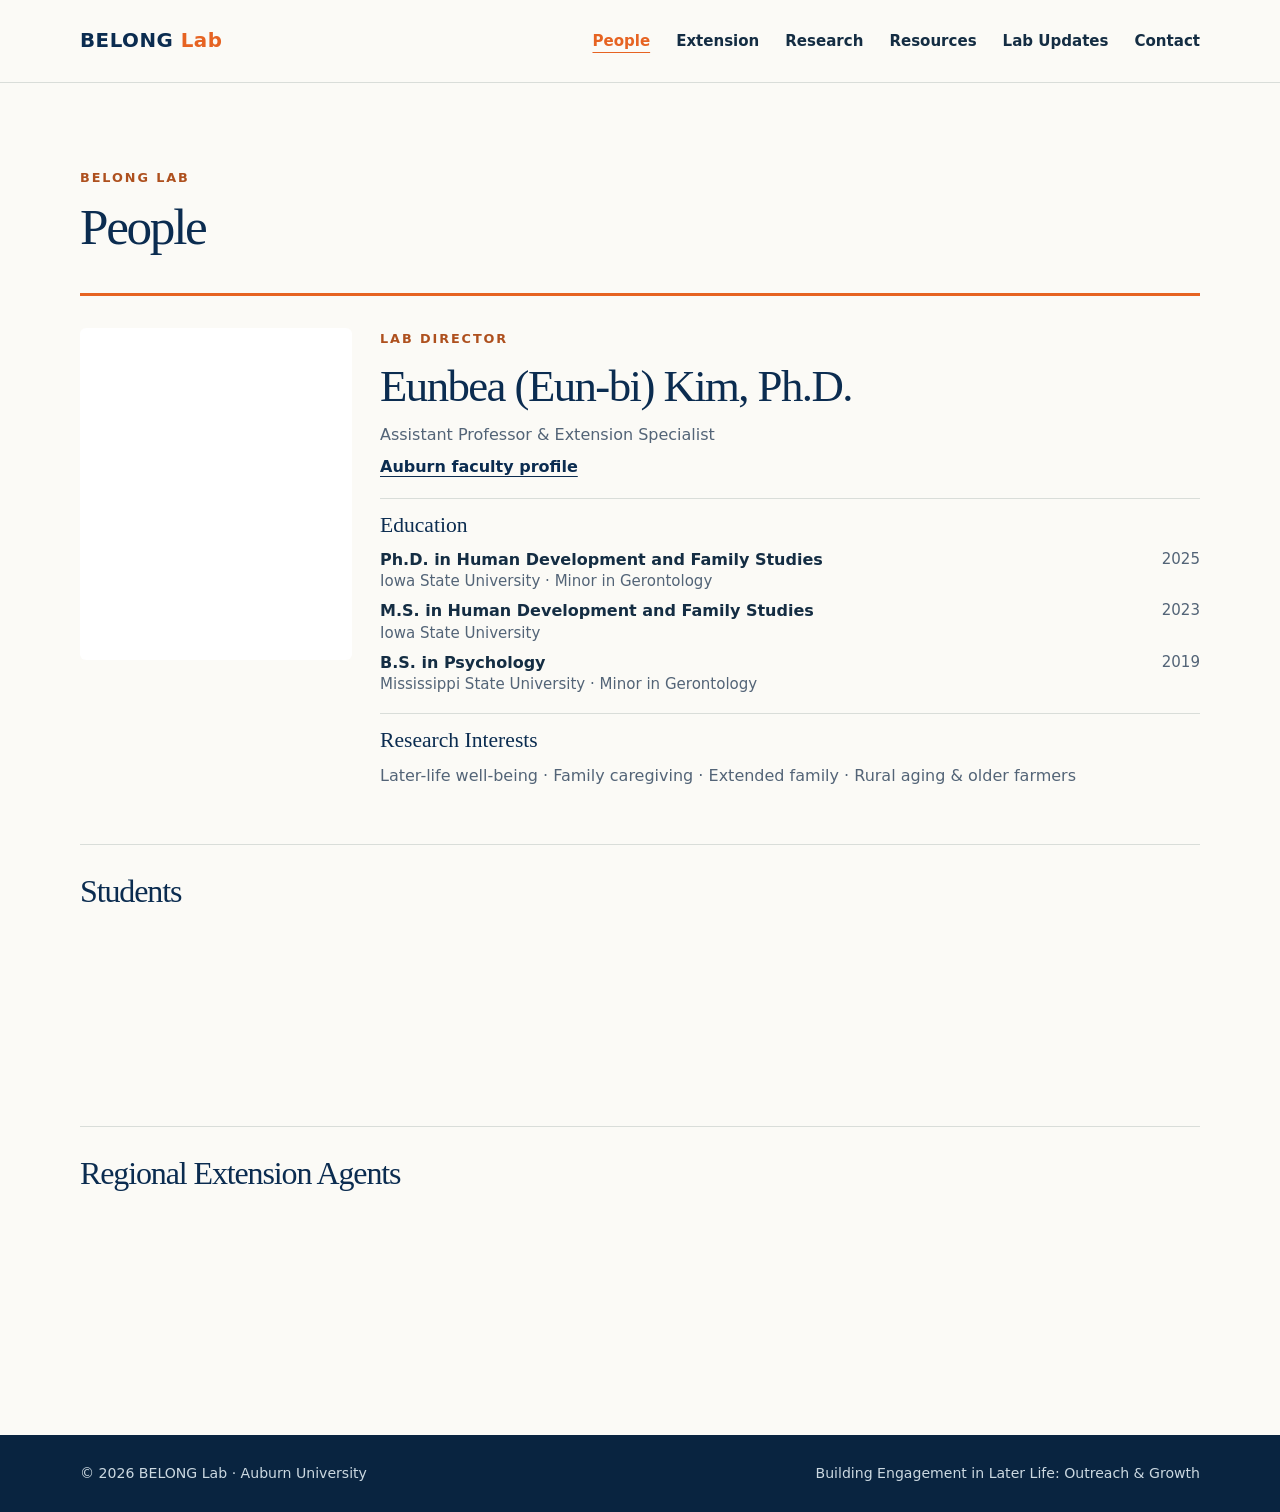
==== people.html @ 5fa22f66 "Add files via upload" ====
<!doctype html>
<html lang="en">
<head>
  <meta charset="utf-8">
  <meta name="viewport" content="width=device-width, initial-scale=1">
  <title>People | BELONG Lab</title>
  <meta name="description" content="BELONG Lab studies engagement, relationships, cognitive health, and well-being in later life, connecting research with community outreach.">
  <link rel="icon" type="image/svg+xml" href="data:image/svg+xml,%3Csvg xmlns='http://www.w3.org/2000/svg' viewBox='0 0 64 64'%3E%3Crect width='64' height='64' rx='18' fill='%230b2c50'/%3E%3Cpath d='M19 14v34c0 7 30 7 30-8 0-15-19-17-30-7' fill='none' stroke='%23ee6b24' stroke-width='7' stroke-linecap='round'/%3E%3Ccircle cx='48' cy='19' r='5' fill='%23a0ae83'/%3E%3C/svg%3E">
  <style>
    :root{--navy:#0b2c50;--ink:#142d43;--orange:#e66322;--cream:#fbfaf6;--sage:#a0ae83;--line:#d9ddd9;--muted:#536477}*{box-sizing:border-box}html{scroll-behavior:smooth}body{margin:0;background:var(--cream);color:var(--ink);font:16px/1.65 system-ui,-apple-system,BlinkMacSystemFont,"Segoe UI",sans-serif}a{color:inherit}a:focus-visible{outline:3px solid var(--orange);outline-offset:4px}.wrap{width:min(1120px,calc(100% - 48px));margin:auto}.top{border-bottom:1px solid var(--line);background:var(--cream)}.top .wrap{display:flex;align-items:center;justify-content:space-between;gap:24px;min-height:82px}.brand{text-decoration:none;font-size:1.24rem;font-weight:800;letter-spacing:.025em;color:var(--navy)}.brand span{color:var(--orange)}nav{display:flex;gap:26px;flex-wrap:wrap}nav a{text-decoration:none;font-size:.94rem;font-weight:650}nav a:hover,.text-link:hover{text-decoration:underline;text-decoration-color:var(--orange);text-underline-offset:5px}.hero{background:linear-gradient(90deg,rgba(5,29,53,.68),rgba(5,29,53,.18)),url("assets/community-background.jpg") center calc(42% + 66px)/cover no-repeat;color:#fff;position:relative;overflow:hidden}.hero .wrap{display:grid;grid-template-columns:1.18fr .82fr;gap:55px;align-items:center;padding:88px 0 92px;position:relative;z-index:1}.extension-identity{margin:0 0 28px;display:flex;flex-direction:column;align-items:flex-start;gap:7px}.extension-identity img{width:210px;max-width:100%;height:auto;background:transparent;border-radius:0}.extension-identity span{font-size:.85rem;color:#fff;letter-spacing:.02em}.extension-affiliation{display:inline-block;margin-top:12px;color:#fff;font-size:.85rem;letter-spacing:.055em;line-height:1.6;text-transform:none}.eyebrow{font-size:.79rem;font-weight:800;letter-spacing:.17em;text-transform:uppercase;color:#f9b282;margin:0 0 18px}h1{font-family:Georgia,"Times New Roman",serif;font-size:clamp(2.1rem,4vw,3.4rem);line-height:1.04;letter-spacing:-.045em;margin:0 0 25px;font-weight:500}.hero p.lead{max-width:610px;font-size:1.23rem;line-height:1.65;color:#fff;text-shadow:0 1px 4px #00152880;margin:0 0 33px}.hero .tag{display:inline-block;border-top:1px solid #ffffff59;padding-top:16px;color:#f2d6bf;font-size:.92rem;letter-spacing:.03em}.mark-frame{aspect-ratio:1;border-radius:12px;background:#fff;display:grid;place-items:center;box-shadow:0 24px 70px #00152866;width:min(280px,100%);max-width:280px;justify-self:end;overflow:hidden}.mark-frame img{display:block;width:93%;height:93%;object-fit:contain}.section{padding:84px 0}.section h2{font:normal clamp(2.25rem,4vw,3.25rem)/1.14 Georgia,"Times New Roman",serif;letter-spacing:-.035em;color:var(--navy);margin:0 0 20px}.intro{font-size:1.14rem;max-width:740px;color:var(--muted);margin:0 0 42px}.kicker{font-size:.8rem;font-weight:800;letter-spacing:.15em;text-transform:uppercase;color:#ae501e;margin:0 0 12px}.grid{display:grid;grid-template-columns:repeat(3,1fr);gap:18px}.card{border-top:3px solid var(--orange);background:white;padding:28px 26px 31px;min-height:245px;box-shadow:0 8px 28px #0b2c500b}.card:nth-child(2){border-color:var(--sage)}.card:nth-child(3){border-color:var(--navy)}.card h3{font:normal 1.55rem/1.2 Georgia,serif;margin:0 0 18px;color:var(--navy)}.card p{margin:0;color:#44586b}.split{background:#eaf0ed}.split .wrap{display:grid;grid-template-columns:.8fr 1.2fr;gap:90px;align-items:start}.split p{margin:0 0 20px;color:#344c5d}.split ul{padding-left:21px;margin:0;color:#344c5d}.split li{margin:0 0 11px}.about .wrap{display:grid;grid-template-columns:1fr 1fr;gap:100px;align-items:start}.about p{margin:0 0 20px;color:#344c5d}.button{display:inline-block;background:var(--orange);color:white;text-decoration:none;font-weight:750;border-radius:4px;padding:12px 18px;margin-top:12px}.button:hover{background:#bf4f1a}.text-link{font-weight:700;color:var(--navy);text-underline-offset:4px}.contact{background:var(--navy);color:white}.contact .wrap{display:flex;justify-content:space-between;gap:50px;align-items:start}.contact h2{color:white}.contact p{max-width:600px;color:#dce7ec}.contact a{color:white}.contact .mail{font-size:1.18rem;font-weight:750}.footer{background:#092440;color:#cbd8e0;padding:27px 0;font-size:.88rem}.footer .wrap{display:flex;justify-content:space-between;gap:20px}.footer a{color:#cbd8e0}@media(max-width:800px){.hero .wrap{grid-template-columns:1fr;padding:62px 0}.mark-frame{width:min(240px,100%);justify-self:center;grid-row:1}.grid{grid-template-columns:1fr}.card{min-height:0}.split .wrap,.about .wrap{grid-template-columns:1fr;gap:22px}.contact .wrap{display:block}.section{padding:64px 0}}@media(max-width:540px){.wrap{width:min(100% - 32px,1120px)}.top .wrap{align-items:flex-start;flex-direction:column;padding:16px 0;gap:10px;min-height:0}nav{gap:16px;font-size:.9rem}.hero .wrap{gap:28px}.mark-frame{width:min(190px,70%)}.hero p.lead{font-size:1.08rem}.footer .wrap{display:block}}
  
    nav a[aria-current="page"]{color:var(--orange);text-decoration:underline;text-underline-offset:6px}.director{display:block;margin-top:40px;padding-top:32px;border-top:3px solid var(--orange);align-items:start}.portrait{margin:0;width:160px;height:180px;background:white;overflow:hidden;border-radius:8px}.portrait img{display:block;width:100%;height:100%;object-fit:cover;object-position:center 65%}.director h2{font-size:clamp(2rem,3.5vw,2.8rem);margin-bottom:16px}.role{color:var(--muted);margin:0 0 24px}.bio p{margin:0 0 18px}.education{border-top:1px solid var(--line);margin-top:18px;padding-top:14px}.education h3{font:normal 1.7rem/1.2 Georgia,serif;color:var(--navy);margin:0 0 10px}.education ul{list-style:none;padding:0;margin:0;display:grid;gap:8px}.education li{display:grid;grid-template-columns:1fr auto;gap:16px}.education strong{display:block;font-size:1rem}.education span{display:block;color:var(--muted);font-size:.94rem}.education time{color:var(--muted);font-size:.94rem}@media(max-width:800px){.director{grid-template-columns:1fr;gap:30px}.portrait{width:min(160px,100%)}.education li{gap:10px}}
  @media(max-width:540px){.director-heading{gap:16px!important;align-items:flex-start!important}.director-heading>div:first-child{flex-basis:140px!important;width:140px!important;height:183px!important}.director-heading img{width:210px!important;height:315px!important;left:-35px!important;top:-77px!important}.director-heading h2{font-size:1.5rem}.director-heading .role{font-size:.875rem}}
.director-heading>div:last-child{flex:1;min-width:0}.education li{line-height:1.4}.director-heading .text-link{display:inline-block;margin-top:8px}.director-heading h2{margin-bottom:10px}.director-heading .role{line-height:1.45}.education h3{font-size:1.35rem}@media(max-width:540px){.director-heading{flex-wrap:wrap}.director-heading>div:last-child{flex-basis:100%}}
.people-group{margin-top:56px;padding-top:28px;border-top:1px solid var(--line)}.people-group h2{font-size:2rem;margin-bottom:20px}.member-space{min-height:140px}@media(max-width:540px){.people-group{margin-top:40px}.people-group h2{font-size:1.7rem}.member-space{min-height:100px}}
</style>
  <link rel="stylesheet" href="assets/typography.css">
</head>
<body>
  <header class="top"><div class="wrap"><a class="brand" href="index.html">BELONG <span>Lab</span></a><nav aria-label="Main navigation"><a href="people.html" aria-current="page">People</a><a href="extension.html">Extension</a><a href="research.html">Research</a><a href="resources.html">Resources</a><a href="lab-update.html">Lab Updates</a><a href="index.html#contact">Contact</a></nav></div></header>
<main><section class="section"><div class="wrap"><p class="kicker">BELONG Lab</p><h1 style="color:var(--navy)" class="page-title">People</h1>
<article class="director" aria-labelledby="director-name">
<div class="director-heading" style="display:flex;align-items:flex-start;gap:28px;margin-bottom:0">
<div style="position:relative;flex:0 0 272px;width:272px;height:332px;overflow:hidden;border-radius:6px;background:white"><img src="assets/eunbea-kim.jpeg" alt="Eunbea Kim, director of BELONG Lab" style="position:absolute;display:block;width:408px;height:612px;max-width:none;left:-68px;top:-150px;object-fit:cover"></div>
<div><p class="kicker">Lab director</p><h2 id="director-name">Eunbea (Eun-bi) Kim, Ph.D.</h2><p class="role" style="margin-bottom:0">Assistant Professor &amp; Extension Specialist</p>

<a class="text-link" href="https://humsci.auburn.edu/directory/profile.php?id=euk0002" target="_blank" rel="noopener noreferrer">Auburn faculty profile</a>
<section class="education" aria-labelledby="education-title"><h3 id="education-title">Education</h3><ul>
<li><div><strong>Ph.D. in Human Development and Family Studies</strong><span>Iowa State University · Minor in Gerontology</span></div><time>2025</time></li>
<li><div><strong>M.S. in Human Development and Family Studies</strong><span>Iowa State University</span></div><time>2023</time></li>
<li><div><strong>B.S. in Psychology</strong><span>Mississippi State University · Minor in Gerontology</span></div><time>2019</time></li>
</ul></section><section class="education" aria-labelledby="keywords-title"><h3 id="keywords-title">Research Interests</h3><p style="margin:0;color:var(--muted);line-height:1.5">Later-life well-being · Family caregiving · Extended family · Rural aging &amp; older farmers</p></section></div></div></article>
<section class="people-group" aria-labelledby="students-title"><h2 id="students-title">Students</h2><div class="member-space"><!-- Student profiles will be added here. --></div></section>
<section class="people-group" aria-labelledby="agents-title"><h2 id="agents-title">Regional Extension Agents</h2><div class="member-space"><!-- Regional Extension Agent profiles will be added here. --></div></section>
</div></section></main>
  <footer class="footer"><div class="wrap"><span>© 2026 BELONG Lab · Auburn University</span><span>Building Engagement in Later Life: Outreach &amp; Growth</span></div></footer>
</body>
</html>
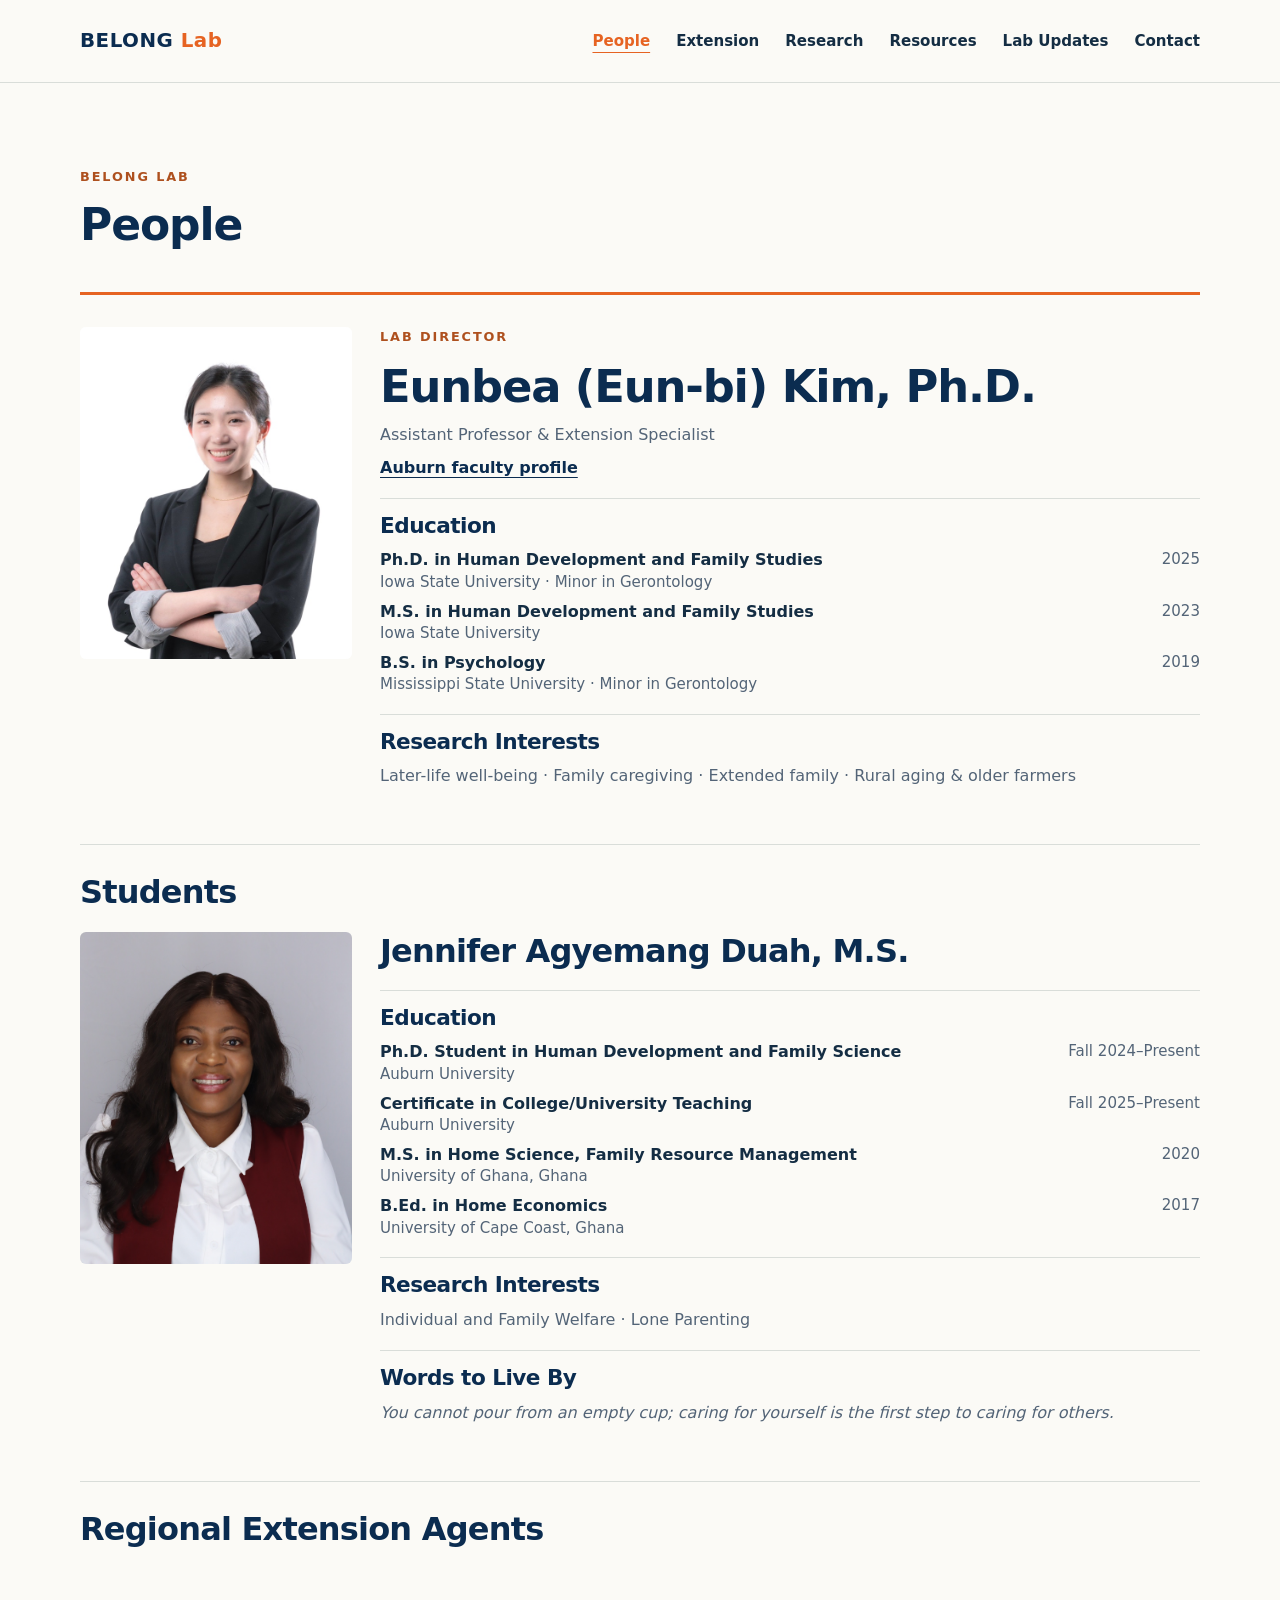
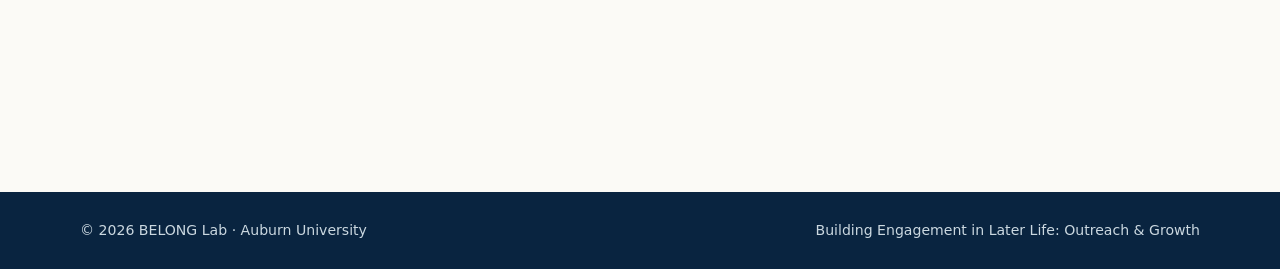
==== commit 3343aa06: "Add files via upload" ====
--- a/people.html
+++ b/people.html
@@ -13,6 +13,12 @@
   @media(max-width:540px){.director-heading{gap:16px!important;align-items:flex-start!important}.director-heading>div:first-child{flex-basis:140px!important;width:140px!important;height:183px!important}.director-heading img{width:210px!important;height:315px!important;left:-35px!important;top:-77px!important}.director-heading h2{font-size:1.5rem}.director-heading .role{font-size:.875rem}}
 .director-heading>div:last-child{flex:1;min-width:0}.education li{line-height:1.4}.director-heading .text-link{display:inline-block;margin-top:8px}.director-heading h2{margin-bottom:10px}.director-heading .role{line-height:1.45}.education h3{font-size:1.35rem}@media(max-width:540px){.director-heading{flex-wrap:wrap}.director-heading>div:last-child{flex-basis:100%}}
 .people-group{margin-top:56px;padding-top:28px;border-top:1px solid var(--line)}.people-group h2{font-size:2rem;margin-bottom:20px}.member-space{min-height:140px}@media(max-width:540px){.people-group{margin-top:40px}.people-group h2{font-size:1.7rem}.member-space{min-height:100px}}
+
+.student-profile{margin-top:0;padding-top:0;border-top:0}
+.student-profile .director-heading>.student-photo{position:relative;flex:0 0 272px;width:272px;height:332px;overflow:hidden;border-radius:6px;background:white}
+.student-profile .director-heading .student-photo img{position:static;display:block;width:100%;height:100%;max-width:100%;object-fit:cover;object-position:center}
+.student-profile .education time{white-space:nowrap}
+@media(max-width:540px){.student-profile .director-heading>.student-photo{flex-basis:140px!important;width:140px!important;height:183px!important}.student-profile .director-heading .student-photo img{position:static;width:100%!important;height:100%!important;left:auto!important;top:auto!important}.student-profile .education li{grid-template-columns:1fr}.student-profile .education time{margin-top:-6px}}
 </style>
   <link rel="stylesheet" href="assets/typography.css">
 </head>
@@ -30,7 +36,19 @@
 <li><div><strong>M.S. in Human Development and Family Studies</strong><span>Iowa State University</span></div><time>2023</time></li>
 <li><div><strong>B.S. in Psychology</strong><span>Mississippi State University · Minor in Gerontology</span></div><time>2019</time></li>
 </ul></section><section class="education" aria-labelledby="keywords-title"><h3 id="keywords-title">Research Interests</h3><p style="margin:0;color:var(--muted);line-height:1.5">Later-life well-being · Family caregiving · Extended family · Rural aging &amp; older farmers</p></section></div></div></article>
-<section class="people-group" aria-labelledby="students-title"><h2 id="students-title">Students</h2><div class="member-space"><!-- Student profiles will be added here. --></div></section>
+<section class="people-group" aria-labelledby="students-title"><h2 id="students-title">Students</h2><article class="director student-profile" aria-labelledby="jennifer-name">
+<div class="director-heading" style="display:flex;align-items:flex-start;gap:28px;margin-bottom:0">
+<div class="student-photo"><img src="assets/jennifer-duah.jpg" alt="Jennifer Agyemang Duah" width="272" height="332" loading="lazy"></div>
+<div><h2 id="jennifer-name">Jennifer Agyemang Duah, M.S.</h2>
+<section class="education" aria-labelledby="jennifer-education"><h3 id="jennifer-education">Education</h3><ul>
+<li><div><strong>Ph.D. Student in Human Development and Family Science</strong><span>Auburn University</span></div><time>Fall 2024–Present</time></li>
+<li><div><strong>Certificate in College/University Teaching</strong><span>Auburn University</span></div><time>Fall 2025–Present</time></li>
+<li><div><strong>M.S. in Home Science, Family Resource Management</strong><span>University of Ghana, Ghana</span></div><time>2020</time></li>
+<li><div><strong>B.Ed. in Home Economics</strong><span>University of Cape Coast, Ghana</span></div><time>2017</time></li>
+</ul></section>
+<section class="education" aria-labelledby="jennifer-interests"><h3 id="jennifer-interests">Research Interests</h3><p style="margin:0;color:var(--muted);line-height:1.5">Individual and Family Welfare · Lone Parenting</p></section>
+<section class="education" aria-labelledby="jennifer-words"><h3 id="jennifer-words">Words to Live By</h3><p style="margin:0;color:var(--muted);line-height:1.5"><em>You cannot pour from an empty cup; caring for yourself is the first step to caring for others.</em></p></section>
+</div></div></article></section>
 <section class="people-group" aria-labelledby="agents-title"><h2 id="agents-title">Regional Extension Agents</h2><div class="member-space"><!-- Regional Extension Agent profiles will be added here. --></div></section>
 </div></section></main>
   <footer class="footer"><div class="wrap"><span>© 2026 BELONG Lab · Auburn University</span><span>Building Engagement in Later Life: Outreach &amp; Growth</span></div></footer>
--- a/assets/typography.css
+++ b/assets/typography.css
@@ -0,0 +1,11 @@
+/* Shared typography across BELONG Lab pages. */
+:root{--font-site:system-ui,-apple-system,BlinkMacSystemFont,"Segoe UI",sans-serif}
+body{font-family:var(--font-site);font-size:1rem;line-height:1.6}
+h1,h2,h3,h4,.section h2,.card h3,.director h2,.education h3,.program-description h3{font-family:var(--font-site);font-weight:600;letter-spacing:-.025em;line-height:1.2}
+nav,.brand,.button,button,input,textarea,select{font-family:var(--font-site)}
+strong{font-weight:700}
+
+.research-records{margin-top:52px;padding-top:28px;border-top:1px solid var(--line)}.research-records h2{font-size:2rem}.citation-list{padding-left:24px;margin:0;line-height:1.6}.citation-list li{padding-left:6px;margin-bottom:20px}.citation-list a{overflow-wrap:anywhere;text-underline-offset:3px}nav a[aria-current="page"]{color:var(--orange)}
+
+/* Consistent category page titles. */
+main .section .page-title{font-size:clamp(1.75rem,4vw,2.75rem);line-height:1.2;font-weight:600;letter-spacing:-.025em;color:var(--navy);margin:0 0 28px;white-space:normal}
